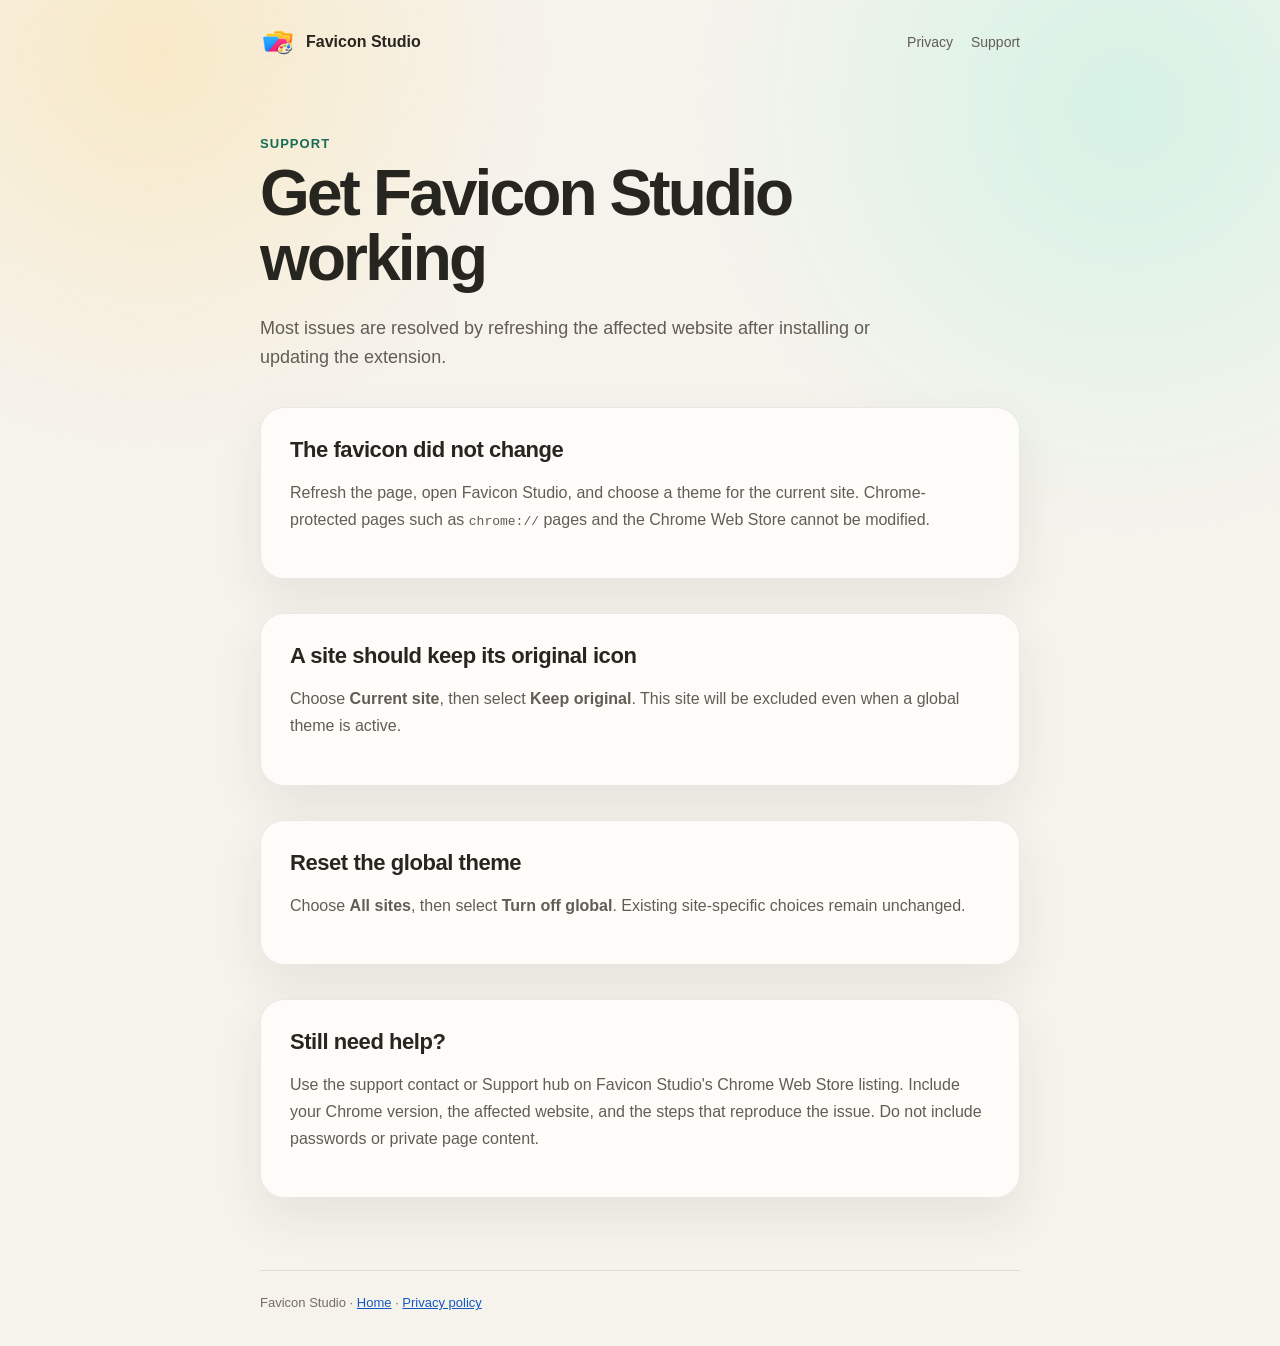
==== support.html @ 770e14e4 "Publish Favicon Studio site" ====
<!doctype html>
<html lang="en">
<head>
  <meta charset="utf-8">
  <meta name="viewport" content="width=device-width, initial-scale=1">
  <meta name="description" content="Support information for the Favicon Studio Chrome extension.">
  <title>Support — Favicon Studio</title>
  <link rel="icon" href="assets/icon-48.png" type="image/png">
  <link rel="stylesheet" href="site.css">
</head>
<body>
  <div class="shell">
    <nav aria-label="Primary navigation">
      <a class="brand" href="index.html"><img src="assets/icon-48.png" alt="">Favicon Studio</a>
      <div class="nav-links"><a href="privacy.html">Privacy</a><a aria-current="page" href="support.html">Support</a></div>
    </nav>
    <main>
      <p class="eyebrow">Support</p>
      <h1>Get Favicon Studio working</h1>
      <p class="lede">Most issues are resolved by refreshing the affected website after installing or updating the extension.</p>

      <section class="card">
        <h2>The favicon did not change</h2>
        <p>Refresh the page, open Favicon Studio, and choose a theme for the current site. Chrome-protected pages such as <code>chrome://</code> pages and the Chrome Web Store cannot be modified.</p>
      </section>

      <section class="card">
        <h2>A site should keep its original icon</h2>
        <p>Choose <strong>Current site</strong>, then select <strong>Keep original</strong>. This site will be excluded even when a global theme is active.</p>
      </section>

      <section class="card">
        <h2>Reset the global theme</h2>
        <p>Choose <strong>All sites</strong>, then select <strong>Turn off global</strong>. Existing site-specific choices remain unchanged.</p>
      </section>

      <section class="card">
        <h2>Still need help?</h2>
        <p>Use the support contact or Support hub on Favicon Studio's Chrome Web Store listing. Include your Chrome version, the affected website, and the steps that reproduce the issue. Do not include passwords or private page content.</p>
      </section>
    </main>
    <footer>Favicon Studio · <a href="index.html">Home</a> · <a href="privacy.html">Privacy policy</a></footer>
  </div>
</body>
</html>
---- site.css ----
:root {
  color-scheme: light;
  font-family: -apple-system, BlinkMacSystemFont, "Segoe UI", sans-serif;
  background: #f6f3ed;
  color: #27251f;
}

* { box-sizing: border-box; }

body {
  margin: 0;
  background:
    radial-gradient(circle at 12% 4%, rgb(255 209 102 / 28%), transparent 25rem),
    radial-gradient(circle at 88% 8%, rgb(101 242 200 / 22%), transparent 27rem),
    #f6f3ed;
}

a { color: #1557c0; }

.shell {
  width: min(760px, calc(100% - 40px));
  margin: 0 auto;
}

nav {
  display: flex;
  align-items: center;
  justify-content: space-between;
  padding: 24px 0;
}

.brand {
  display: inline-flex;
  align-items: center;
  gap: 10px;
  color: inherit;
  font-weight: 750;
  text-decoration: none;
}

.brand img {
  width: 36px;
  height: 36px;
}

.nav-links {
  display: flex;
  gap: 18px;
  font-size: 14px;
}

.nav-links a {
  color: #625d54;
  text-decoration: none;
}

main { padding: 52px 0 72px; }

.eyebrow {
  margin: 0 0 10px;
  color: #176b55;
  font-size: 13px;
  font-weight: 750;
  letter-spacing: .08em;
  text-transform: uppercase;
}

h1 {
  max-width: 680px;
  margin: 0;
  font-size: clamp(38px, 7vw, 64px);
  line-height: 1.02;
  letter-spacing: -.045em;
}

.lede {
  max-width: 650px;
  margin: 22px 0 0;
  color: #625d54;
  font-size: 18px;
  line-height: 1.65;
}

.card {
  margin-top: 34px;
  padding: 30px;
  border-radius: 24px;
  background: rgb(255 253 250 / 92%);
  box-shadow: 0 20px 50px rgb(39 37 31 / 8%), inset 0 0 0 1px rgb(0 0 0 / 8%);
}

.card h2,
.policy h2 {
  margin: 0 0 10px;
  font-size: 22px;
  letter-spacing: -.02em;
}

.card p,
.policy p,
.policy li {
  color: #625d54;
  line-height: 1.7;
}

.card-grid {
  display: grid;
  grid-template-columns: repeat(3, minmax(0, 1fr));
  gap: 12px;
  margin-top: 22px;
}

.feature {
  padding: 18px;
  border-radius: 16px;
  background: #f2ede4;
}

.feature strong { display: block; margin-bottom: 6px; }
.feature span { color: #6c675d; font-size: 14px; line-height: 1.5; }

.policy {
  padding: 26px 0;
  border-bottom: 1px solid rgb(39 37 31 / 12%);
}

.policy:last-child { border-bottom: 0; }
.policy ul { padding-left: 22px; }
.meta { color: #746e63; font-size: 14px; }

.language-note {
  margin-top: 42px;
  padding: 14px 16px;
  border-radius: 12px;
  background: #e9e4da;
  color: #625d54;
  font-size: 14px;
}

footer {
  padding: 24px 0 36px;
  border-top: 1px solid rgb(39 37 31 / 12%);
  color: #746e63;
  font-size: 13px;
}

@media (max-width: 640px) {
  .shell { width: min(100% - 28px, 760px); }
  nav { align-items: flex-start; }
  .nav-links { gap: 10px; font-size: 12px; }
  main { padding-top: 32px; }
  .card { padding: 22px; }
  .card-grid { grid-template-columns: 1fr; }
}
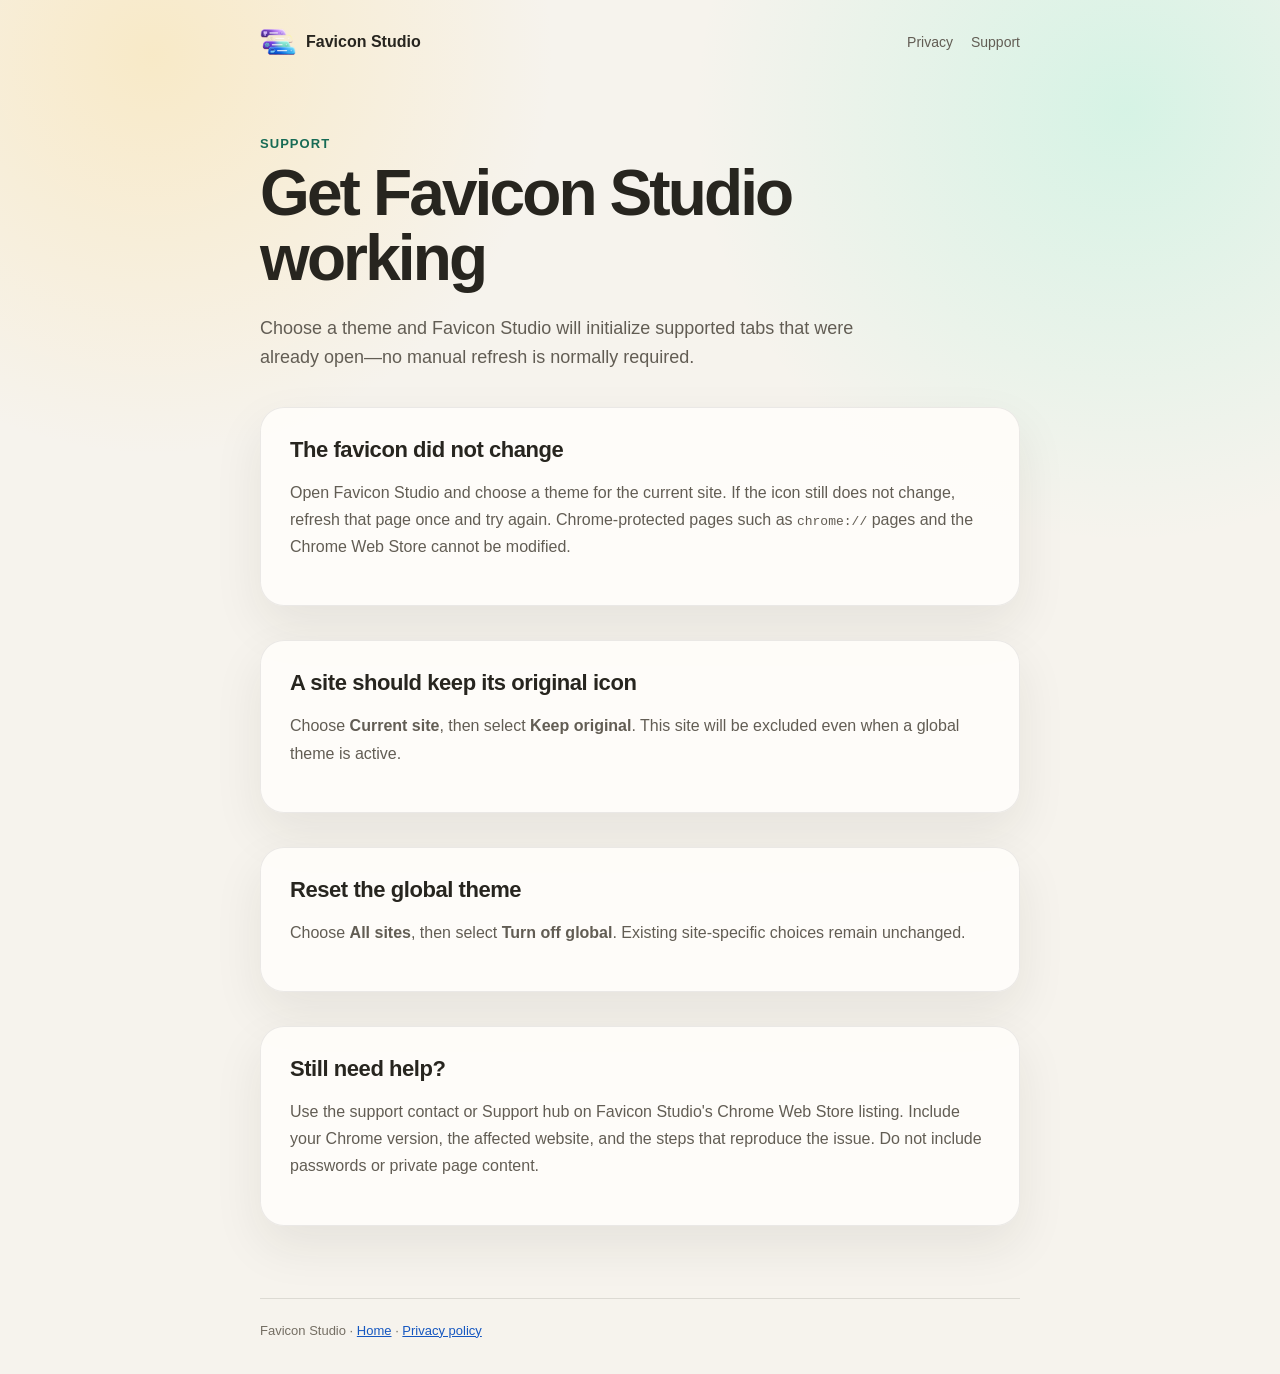
==== commit e1af64ff: "Document existing-tab initialization" ====
--- a/support.html
+++ b/support.html
@@ -17,11 +17,11 @@
     <main>
       <p class="eyebrow">Support</p>
       <h1>Get Favicon Studio working</h1>
-      <p class="lede">Most issues are resolved by refreshing the affected website after installing or updating the extension.</p>
+      <p class="lede">Choose a theme and Favicon Studio will initialize supported tabs that were already open—no manual refresh is normally required.</p>
 
       <section class="card">
         <h2>The favicon did not change</h2>
-        <p>Refresh the page, open Favicon Studio, and choose a theme for the current site. Chrome-protected pages such as <code>chrome://</code> pages and the Chrome Web Store cannot be modified.</p>
+        <p>Open Favicon Studio and choose a theme for the current site. If the icon still does not change, refresh that page once and try again. Chrome-protected pages such as <code>chrome://</code> pages and the Chrome Web Store cannot be modified.</p>
       </section>
 
       <section class="card">
